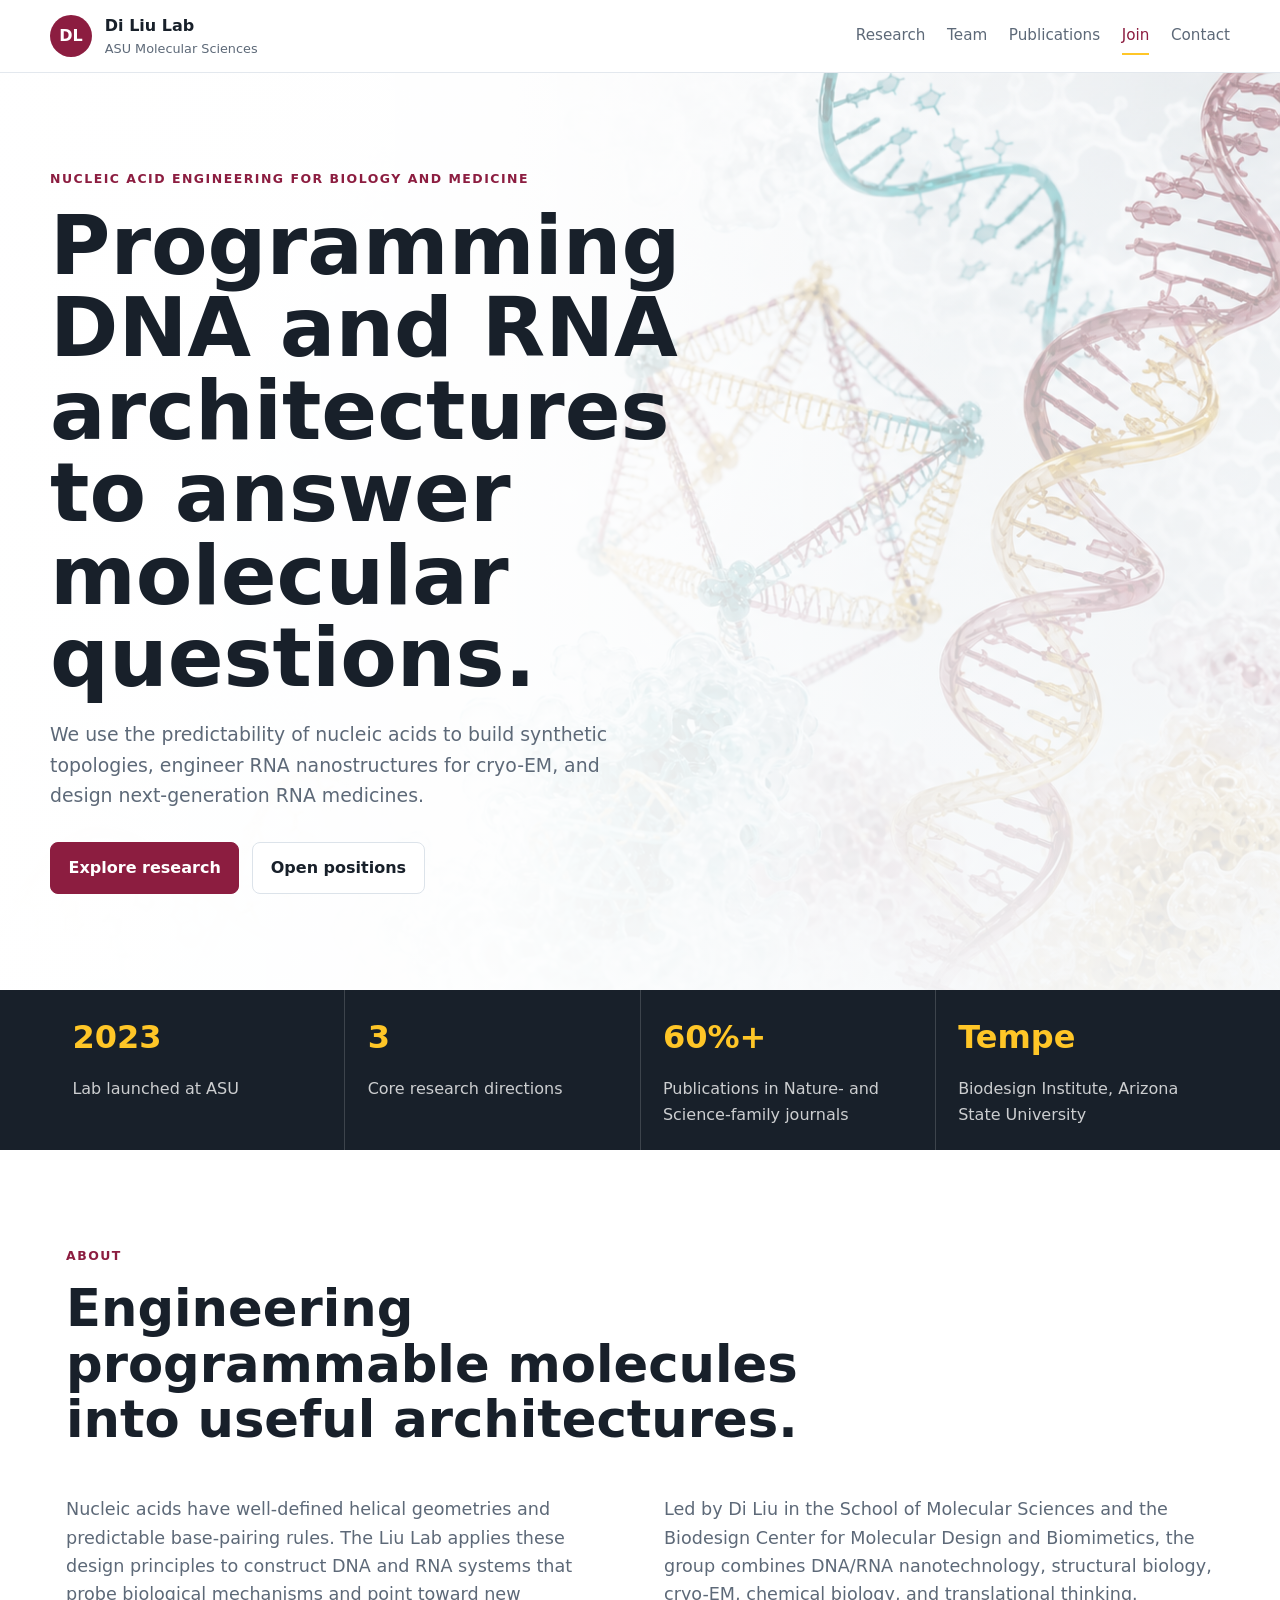
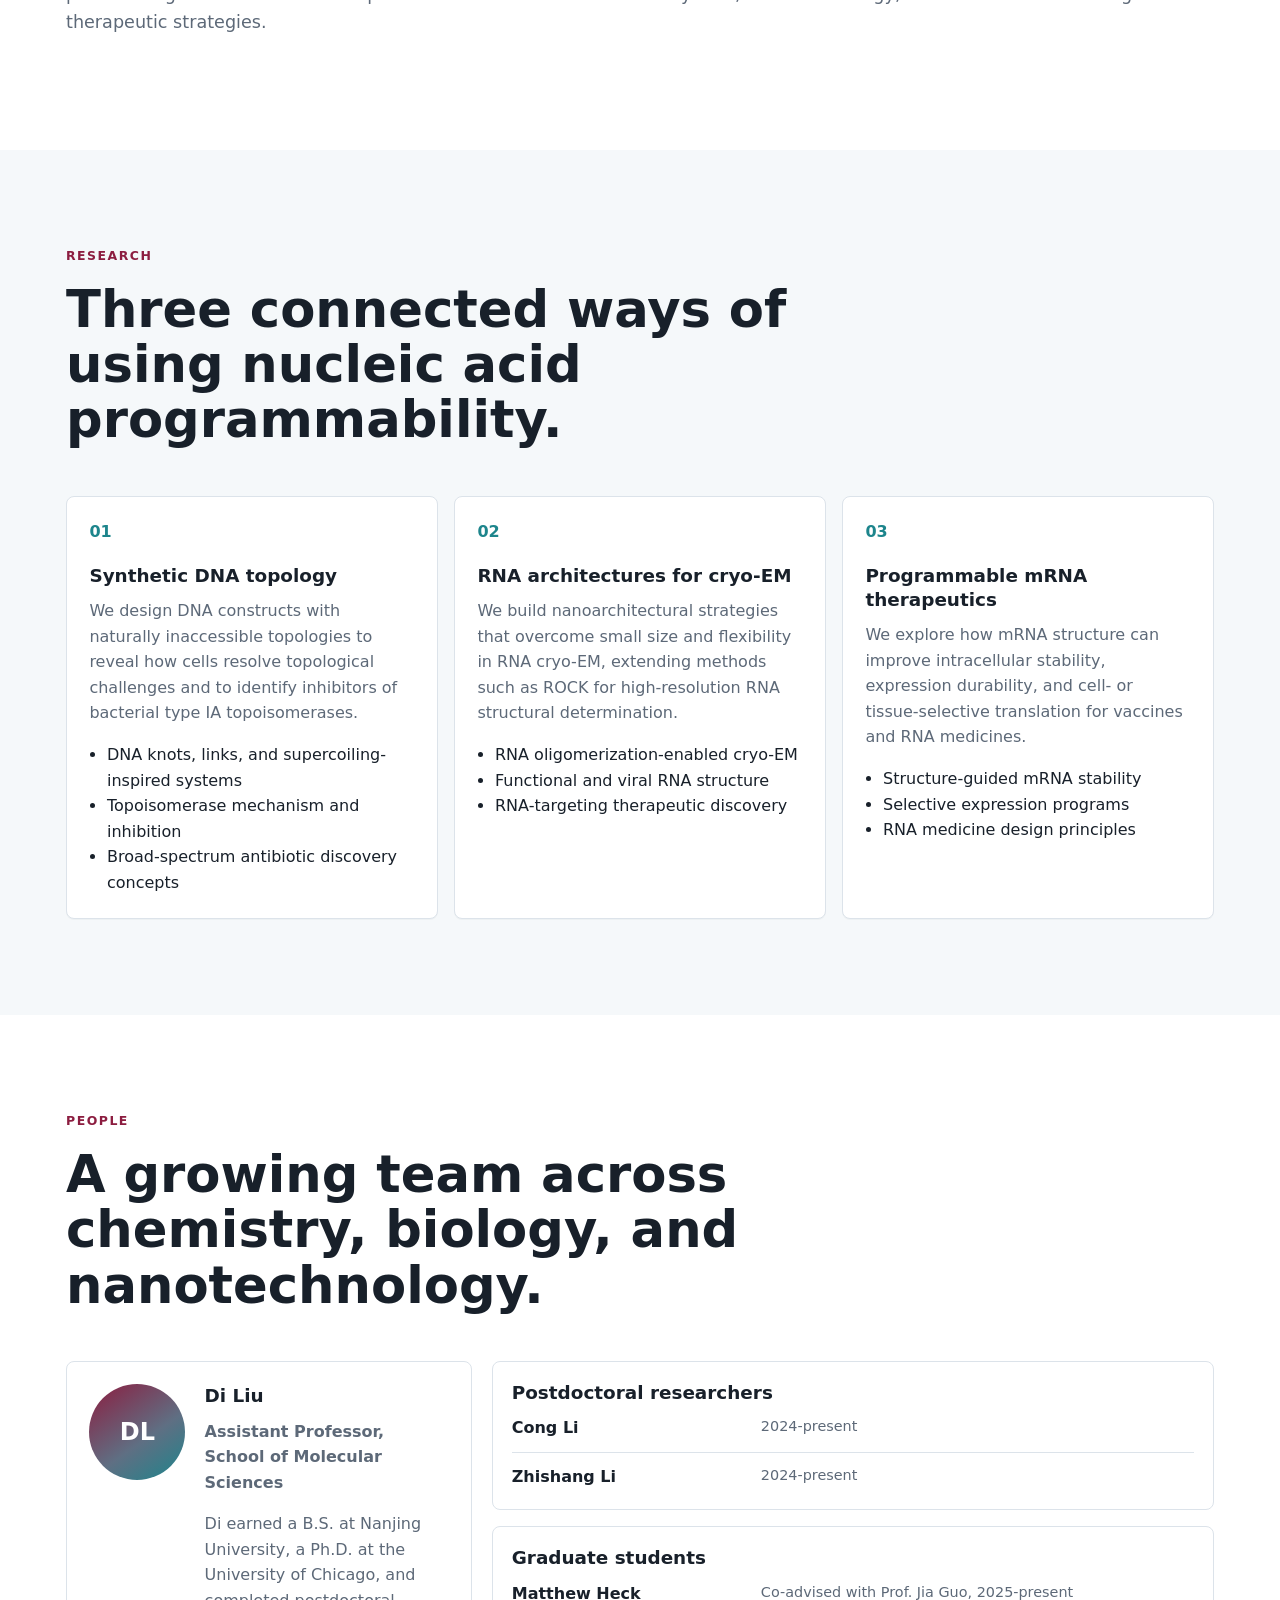
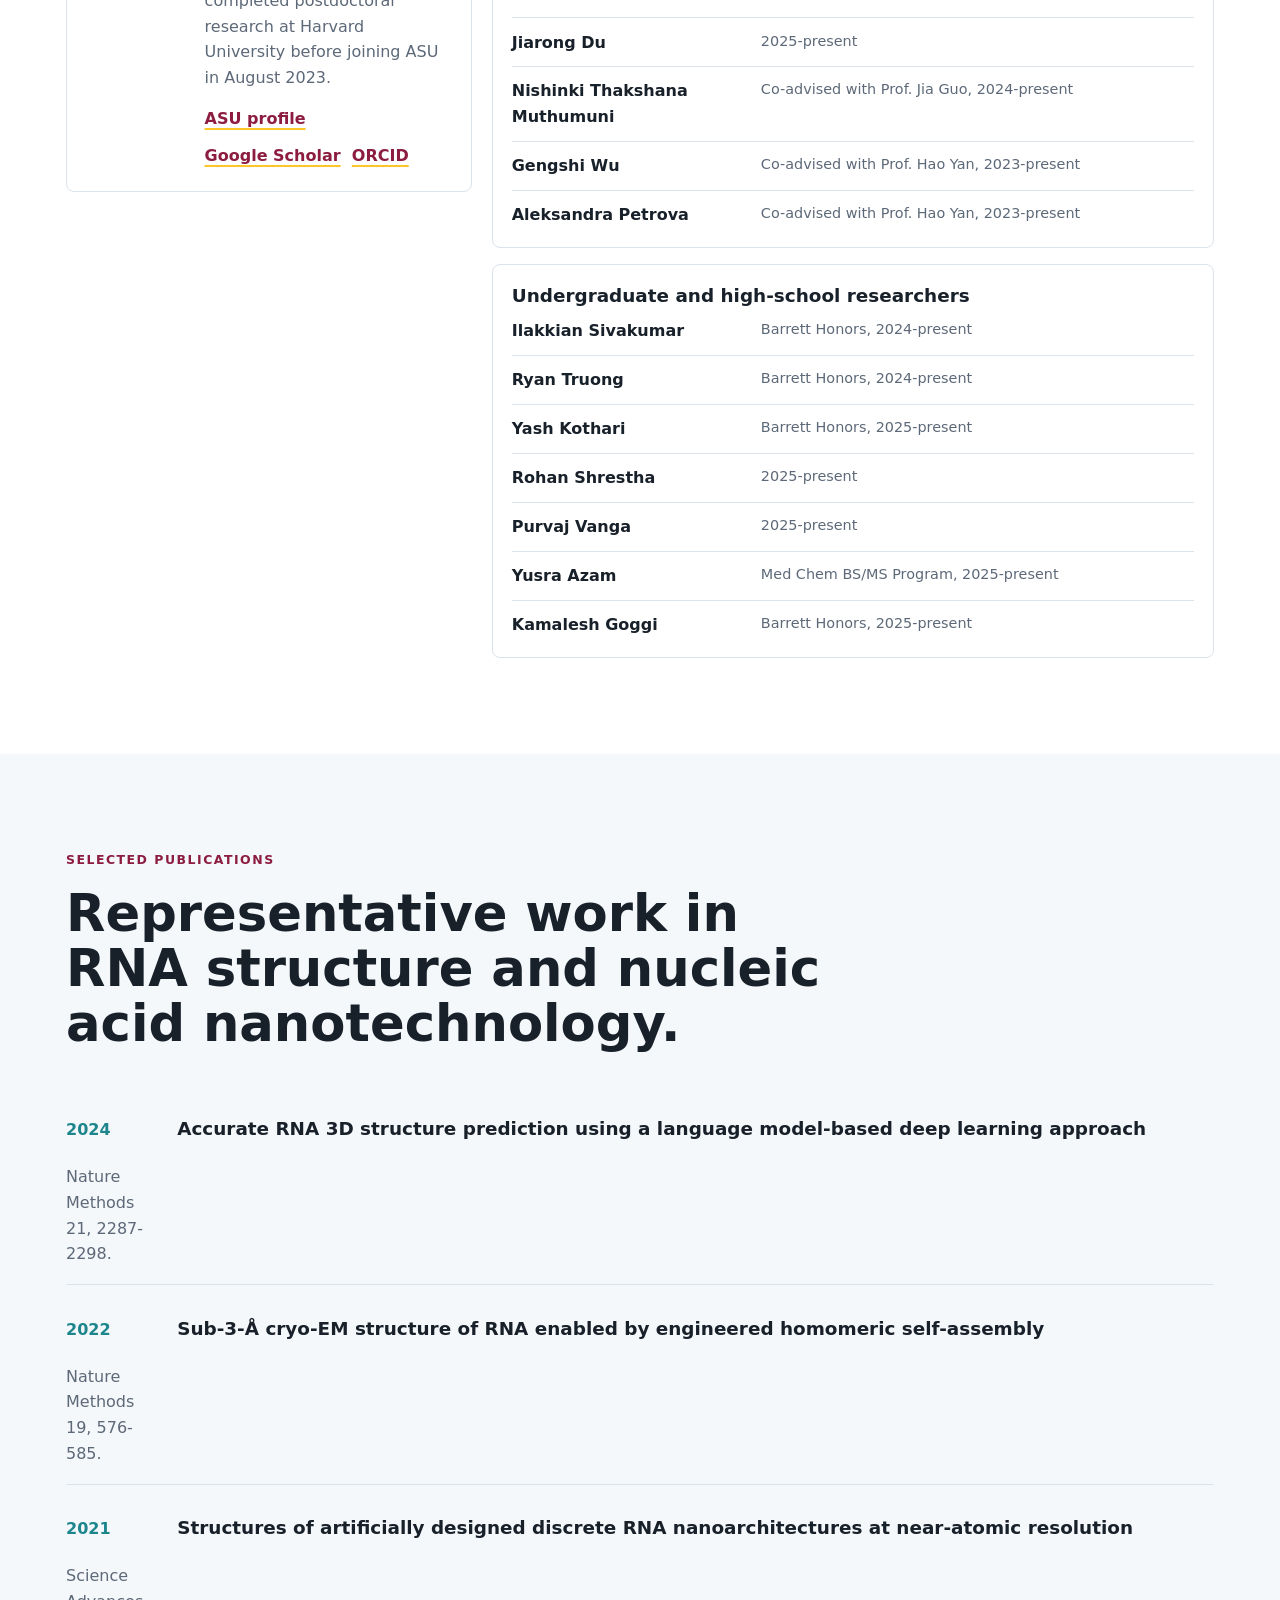
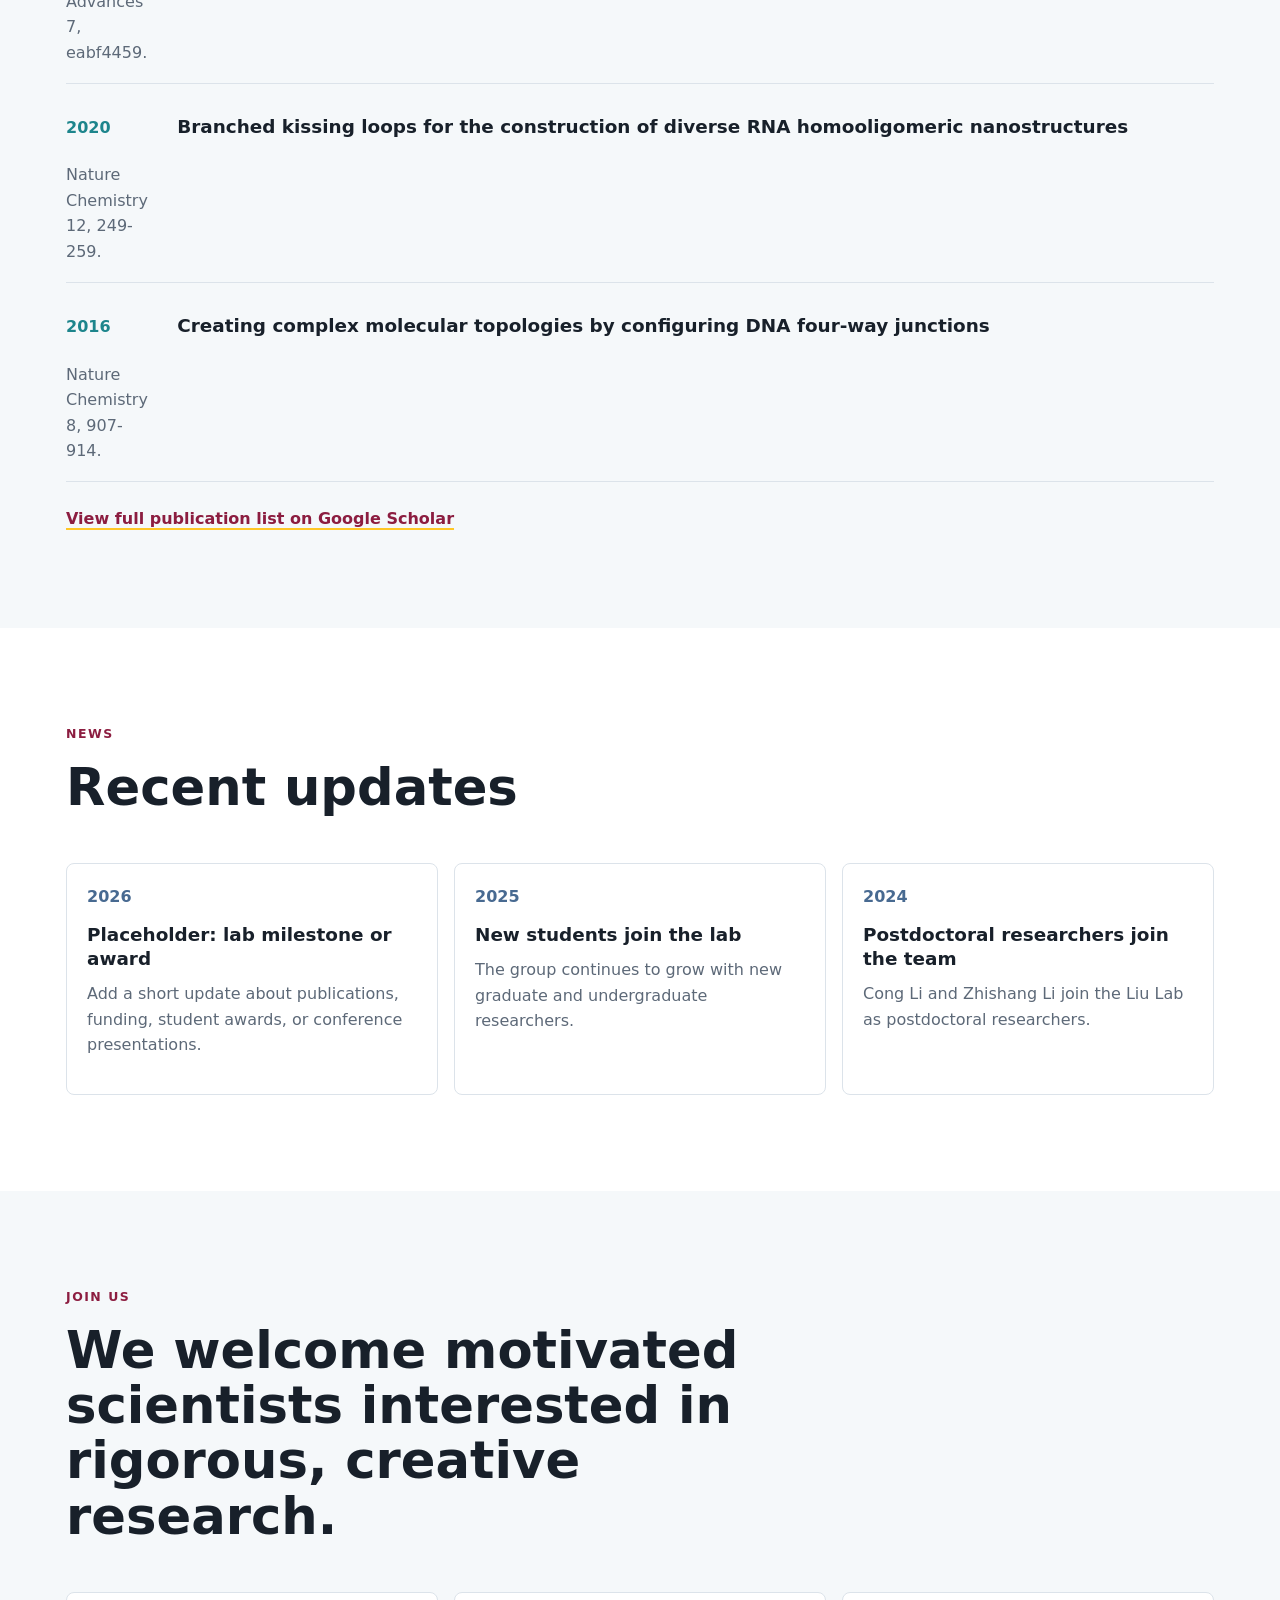
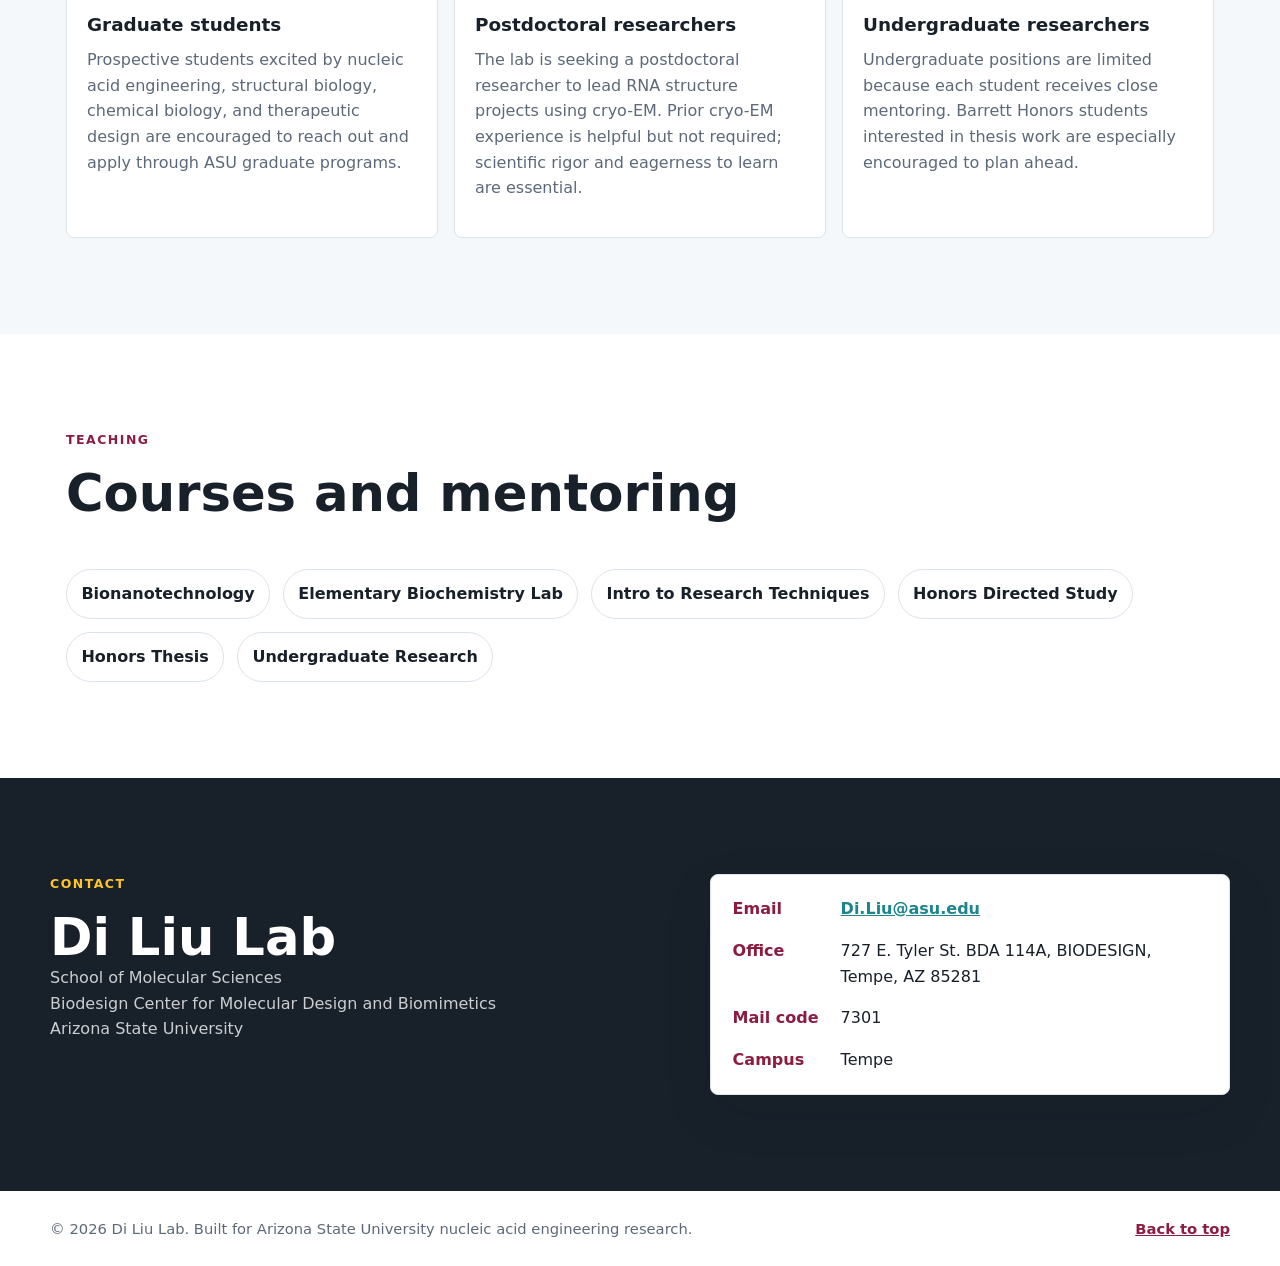
==== index.html @ a72e2e05 "Build initial lab website" ====
<!doctype html>
<html lang="en">
  <head>
    <meta charset="utf-8">
    <meta name="viewport" content="width=device-width, initial-scale=1">
    <title>Di Liu Lab | Nucleic Acid Engineering at ASU</title>
    <meta
      name="description"
      content="The Di Liu Lab at Arizona State University engineers DNA and RNA nanoarchitectures to study topology, solve RNA structures, and improve RNA therapeutics."
    >
    <meta name="theme-color" content="#8c1d40">
    <link rel="preload" href="assets/nucleic-acid-hero.png" as="image">
    <link rel="stylesheet" href="styles.css">
  </head>
  <body>
    <a class="skip-link" href="#main">Skip to content</a>

    <header class="site-header" data-header>
      <nav class="nav-shell" aria-label="Primary navigation">
        <a class="brand" href="#top" aria-label="Di Liu Lab home">
          <span class="brand-mark" aria-hidden="true">DL</span>
          <span>
            <strong>Di Liu Lab</strong>
            <small>ASU Molecular Sciences</small>
          </span>
        </a>
        <button class="nav-toggle" type="button" aria-expanded="false" aria-controls="site-nav">
          <span class="sr-only">Toggle navigation</span>
          <span></span>
          <span></span>
          <span></span>
        </button>
        <div class="nav-links" id="site-nav">
          <a href="#research">Research</a>
          <a href="#team">Team</a>
          <a href="#publications">Publications</a>
          <a href="#join">Join</a>
          <a href="#contact">Contact</a>
        </div>
      </nav>
    </header>

    <main id="main">
      <section class="hero section-pad" id="top">
        <div class="hero-media" aria-hidden="true">
          <img src="assets/nucleic-acid-hero.png" alt="">
        </div>
        <div class="hero-content">
          <p class="eyebrow">Nucleic acid engineering for biology and medicine</p>
          <h1>Programming DNA and RNA architectures to answer molecular questions.</h1>
          <p class="hero-copy">
            We use the predictability of nucleic acids to build synthetic topologies,
            engineer RNA nanostructures for cryo-EM, and design next-generation RNA medicines.
          </p>
          <div class="hero-actions" aria-label="Primary actions">
            <a class="button primary" href="#research">Explore research</a>
            <a class="button secondary" href="#join">Open positions</a>
          </div>
        </div>
      </section>

      <section class="intro-band" aria-label="Lab snapshot">
        <div class="intro-grid">
          <div>
            <span class="metric">2023</span>
            <p>Lab launched at ASU</p>
          </div>
          <div>
            <span class="metric">3</span>
            <p>Core research directions</p>
          </div>
          <div>
            <span class="metric">60%+</span>
            <p>Publications in Nature- and Science-family journals</p>
          </div>
          <div>
            <span class="metric">Tempe</span>
            <p>Biodesign Institute, Arizona State University</p>
          </div>
        </div>
      </section>

      <section class="section section-pad" id="about">
        <div class="section-heading">
          <p class="eyebrow">About</p>
          <h2>Engineering programmable molecules into useful architectures.</h2>
        </div>
        <div class="split">
          <p>
            Nucleic acids have well-defined helical geometries and predictable
            base-pairing rules. The Liu Lab applies these design principles to
            construct DNA and RNA systems that probe biological mechanisms and
            point toward new therapeutic strategies.
          </p>
          <p>
            Led by Di Liu in the School of Molecular Sciences and the Biodesign
            Center for Molecular Design and Biomimetics, the group combines DNA/RNA
            nanotechnology, structural biology, cryo-EM, chemical biology, and
            translational thinking.
          </p>
        </div>
      </section>

      <section class="section section-pad tinted" id="research">
        <div class="section-heading">
          <p class="eyebrow">Research</p>
          <h2>Three connected ways of using nucleic acid programmability.</h2>
        </div>
        <div class="research-grid">
          <article class="research-card">
            <span class="card-index">01</span>
            <h3>Synthetic DNA topology</h3>
            <p>
              We design DNA constructs with naturally inaccessible topologies to
              reveal how cells resolve topological challenges and to identify
              inhibitors of bacterial type IA topoisomerases.
            </p>
            <ul>
              <li>DNA knots, links, and supercoiling-inspired systems</li>
              <li>Topoisomerase mechanism and inhibition</li>
              <li>Broad-spectrum antibiotic discovery concepts</li>
            </ul>
          </article>
          <article class="research-card">
            <span class="card-index">02</span>
            <h3>RNA architectures for cryo-EM</h3>
            <p>
              We build nanoarchitectural strategies that overcome small size and
              flexibility in RNA cryo-EM, extending methods such as ROCK for
              high-resolution RNA structural determination.
            </p>
            <ul>
              <li>RNA oligomerization-enabled cryo-EM</li>
              <li>Functional and viral RNA structure</li>
              <li>RNA-targeting therapeutic discovery</li>
            </ul>
          </article>
          <article class="research-card">
            <span class="card-index">03</span>
            <h3>Programmable mRNA therapeutics</h3>
            <p>
              We explore how mRNA structure can improve intracellular stability,
              expression durability, and cell- or tissue-selective translation for
              vaccines and RNA medicines.
            </p>
            <ul>
              <li>Structure-guided mRNA stability</li>
              <li>Selective expression programs</li>
              <li>RNA medicine design principles</li>
            </ul>
          </article>
        </div>
      </section>

      <section class="section section-pad" id="team">
        <div class="section-heading">
          <p class="eyebrow">People</p>
          <h2>A growing team across chemistry, biology, and nanotechnology.</h2>
        </div>
        <div class="team-layout">
          <article class="pi-panel">
            <div class="avatar-placeholder" aria-hidden="true">DL</div>
            <div>
              <h3>Di Liu</h3>
              <p class="role">Assistant Professor, School of Molecular Sciences</p>
              <p>
                Di earned a B.S. at Nanjing University, a Ph.D. at the University
                of Chicago, and completed postdoctoral research at Harvard
                University before joining ASU in August 2023.
              </p>
              <div class="profile-links">
                <a href="https://search.asu.edu/profile/4845837">ASU profile</a>
                <a href="https://scholar.google.com/citations?hl=en&user=jh1ypxQAAAAJ&view_op=list_works">Google Scholar</a>
                <a href="https://orcid.org/0000-0002-0708-7466">ORCID</a>
              </div>
            </div>
          </article>
          <div class="people-groups">
            <article>
              <h3>Postdoctoral researchers</h3>
              <ul class="people-list">
                <li><span>Cong Li</span><small>2024-present</small></li>
                <li><span>Zhishang Li</span><small>2024-present</small></li>
              </ul>
            </article>
            <article>
              <h3>Graduate students</h3>
              <ul class="people-list">
                <li><span>Matthew Heck</span><small>Co-advised with Prof. Jia Guo, 2025-present</small></li>
                <li><span>Jiarong Du</span><small>2025-present</small></li>
                <li><span>Nishinki Thakshana Muthumuni</span><small>Co-advised with Prof. Jia Guo, 2024-present</small></li>
                <li><span>Gengshi Wu</span><small>Co-advised with Prof. Hao Yan, 2023-present</small></li>
                <li><span>Aleksandra Petrova</span><small>Co-advised with Prof. Hao Yan, 2023-present</small></li>
              </ul>
            </article>
            <article>
              <h3>Undergraduate and high-school researchers</h3>
              <ul class="people-list">
                <li><span>Ilakkian Sivakumar</span><small>Barrett Honors, 2024-present</small></li>
                <li><span>Ryan Truong</span><small>Barrett Honors, 2024-present</small></li>
                <li><span>Yash Kothari</span><small>Barrett Honors, 2025-present</small></li>
                <li><span>Rohan Shrestha</span><small>2025-present</small></li>
                <li><span>Purvaj Vanga</span><small>2025-present</small></li>
                <li><span>Yusra Azam</span><small>Med Chem BS/MS Program, 2025-present</small></li>
                <li><span>Kamalesh Goggi</span><small>Barrett Honors, 2025-present</small></li>
              </ul>
            </article>
          </div>
        </div>
      </section>

      <section class="section section-pad tinted" id="publications">
        <div class="section-heading">
          <p class="eyebrow">Selected publications</p>
          <h2>Representative work in RNA structure and nucleic acid nanotechnology.</h2>
        </div>
        <div class="publication-list">
          <article>
            <span>2024</span>
            <h3>Accurate RNA 3D structure prediction using a language model-based deep learning approach</h3>
            <p>Nature Methods 21, 2287-2298.</p>
          </article>
          <article>
            <span>2022</span>
            <h3>Sub-3-&Aring; cryo-EM structure of RNA enabled by engineered homomeric self-assembly</h3>
            <p>Nature Methods 19, 576-585.</p>
          </article>
          <article>
            <span>2021</span>
            <h3>Structures of artificially designed discrete RNA nanoarchitectures at near-atomic resolution</h3>
            <p>Science Advances 7, eabf4459.</p>
          </article>
          <article>
            <span>2020</span>
            <h3>Branched kissing loops for the construction of diverse RNA homooligomeric nanostructures</h3>
            <p>Nature Chemistry 12, 249-259.</p>
          </article>
          <article>
            <span>2016</span>
            <h3>Creating complex molecular topologies by configuring DNA four-way junctions</h3>
            <p>Nature Chemistry 8, 907-914.</p>
          </article>
        </div>
        <a class="text-link" href="https://scholar.google.com/citations?hl=en&user=jh1ypxQAAAAJ&view_op=list_works">
          View full publication list on Google Scholar
        </a>
      </section>

      <section class="section section-pad" id="news">
        <div class="section-heading">
          <p class="eyebrow">News</p>
          <h2>Recent updates</h2>
        </div>
        <div class="news-grid">
          <article>
            <time datetime="2026">2026</time>
            <h3>Placeholder: lab milestone or award</h3>
            <p>Add a short update about publications, funding, student awards, or conference presentations.</p>
          </article>
          <article>
            <time datetime="2025">2025</time>
            <h3>New students join the lab</h3>
            <p>The group continues to grow with new graduate and undergraduate researchers.</p>
          </article>
          <article>
            <time datetime="2024">2024</time>
            <h3>Postdoctoral researchers join the team</h3>
            <p>Cong Li and Zhishang Li join the Liu Lab as postdoctoral researchers.</p>
          </article>
        </div>
      </section>

      <section class="section section-pad tinted" id="join">
        <div class="section-heading">
          <p class="eyebrow">Join us</p>
          <h2>We welcome motivated scientists interested in rigorous, creative research.</h2>
        </div>
        <div class="join-grid">
          <article>
            <h3>Graduate students</h3>
            <p>
              Prospective students excited by nucleic acid engineering, structural
              biology, chemical biology, and therapeutic design are encouraged to
              reach out and apply through ASU graduate programs.
            </p>
          </article>
          <article>
            <h3>Postdoctoral researchers</h3>
            <p>
              The lab is seeking a postdoctoral researcher to lead RNA structure
              projects using cryo-EM. Prior cryo-EM experience is helpful but not
              required; scientific rigor and eagerness to learn are essential.
            </p>
          </article>
          <article>
            <h3>Undergraduate researchers</h3>
            <p>
              Undergraduate positions are limited because each student receives
              close mentoring. Barrett Honors students interested in thesis work
              are especially encouraged to plan ahead.
            </p>
          </article>
        </div>
      </section>

      <section class="section section-pad" id="teaching">
        <div class="section-heading">
          <p class="eyebrow">Teaching</p>
          <h2>Courses and mentoring</h2>
        </div>
        <div class="course-list">
          <span>Bionanotechnology</span>
          <span>Elementary Biochemistry Lab</span>
          <span>Intro to Research Techniques</span>
          <span>Honors Directed Study</span>
          <span>Honors Thesis</span>
          <span>Undergraduate Research</span>
        </div>
      </section>

      <section class="contact-band section-pad" id="contact">
        <div class="contact-copy">
          <p class="eyebrow">Contact</p>
          <h2>Di Liu Lab</h2>
          <p>
            School of Molecular Sciences<br>
            Biodesign Center for Molecular Design and Biomimetics<br>
            Arizona State University
          </p>
        </div>
        <div class="contact-card">
          <p><strong>Email</strong><a href="mailto:Di.Liu@asu.edu">Di.Liu@asu.edu</a></p>
          <p><strong>Office</strong>727 E. Tyler St. BDA 114A, BIODESIGN, Tempe, AZ 85281</p>
          <p><strong>Mail code</strong>7301</p>
          <p><strong>Campus</strong>Tempe</p>
        </div>
      </section>
    </main>

    <footer class="site-footer">
      <p>&copy; <span data-year></span> Di Liu Lab. Built for Arizona State University nucleic acid engineering research.</p>
      <a href="#top">Back to top</a>
    </footer>

    <script src="script.js"></script>
  </body>
</html>
---- styles.css ----
:root {
  --asu-maroon: #8c1d40;
  --asu-gold: #ffc627;
  --ink: #18202a;
  --muted: #5d6978;
  --line: #dce3ea;
  --paper: #ffffff;
  --soft: #f5f8fa;
  --soft-alt: #eef6f5;
  --teal: #1d858c;
  --blue: #486a91;
  --shadow: 0 18px 50px rgba(24, 32, 42, 0.1);
  --radius: 8px;
  --max: 1180px;
  font-family: Inter, ui-sans-serif, system-ui, -apple-system, BlinkMacSystemFont, "Segoe UI", sans-serif;
}

* {
  box-sizing: border-box;
}

html {
  scroll-behavior: smooth;
}

body {
  margin: 0;
  color: var(--ink);
  background: var(--paper);
  line-height: 1.6;
}

img {
  display: block;
  max-width: 100%;
}

a {
  color: inherit;
}

.skip-link {
  position: absolute;
  left: 1rem;
  top: 1rem;
  z-index: 10;
  transform: translateY(-180%);
  padding: 0.75rem 1rem;
  background: var(--ink);
  color: #fff;
  border-radius: var(--radius);
}

.skip-link:focus {
  transform: translateY(0);
}

.sr-only {
  position: absolute;
  width: 1px;
  height: 1px;
  padding: 0;
  margin: -1px;
  overflow: hidden;
  clip: rect(0, 0, 0, 0);
  white-space: nowrap;
  border: 0;
}

.site-header {
  position: sticky;
  top: 0;
  z-index: 20;
  background: rgba(255, 255, 255, 0.92);
  border-bottom: 1px solid rgba(220, 227, 234, 0.8);
  backdrop-filter: blur(18px);
}

.nav-shell {
  width: min(var(--max), calc(100% - 2rem));
  min-height: 72px;
  margin: 0 auto;
  display: flex;
  align-items: center;
  justify-content: space-between;
  gap: 1.5rem;
}

.brand {
  display: inline-flex;
  align-items: center;
  gap: 0.8rem;
  text-decoration: none;
}

.brand-mark {
  display: grid;
  place-items: center;
  width: 42px;
  height: 42px;
  color: #fff;
  background: var(--asu-maroon);
  border-radius: 50%;
  font-weight: 800;
  letter-spacing: 0;
}

.brand strong,
.brand small {
  display: block;
}

.brand strong {
  font-size: 1rem;
}

.brand small {
  color: var(--muted);
  font-size: 0.8rem;
}

.nav-links {
  display: flex;
  align-items: center;
  gap: 1.35rem;
  color: var(--muted);
  font-size: 0.95rem;
}

.nav-links a {
  text-decoration: none;
  border-bottom: 2px solid transparent;
  padding: 0.35rem 0;
}

.nav-links a:hover,
.nav-links a.is-active {
  color: var(--asu-maroon);
  border-color: var(--asu-gold);
}

.nav-toggle {
  display: none;
  width: 42px;
  height: 42px;
  border: 1px solid var(--line);
  border-radius: var(--radius);
  background: #fff;
}

.nav-toggle span:not(.sr-only) {
  display: block;
  width: 18px;
  height: 2px;
  margin: 4px auto;
  background: var(--ink);
}

.section-pad {
  padding: 6rem max(1rem, calc((100vw - var(--max)) / 2));
}

.hero {
  position: relative;
  min-height: calc(100vh - 72px);
  display: flex;
  align-items: center;
  overflow: hidden;
  background: linear-gradient(90deg, #fff 0%, #fff 42%, rgba(255, 255, 255, 0.82) 60%, rgba(255, 255, 255, 0.5) 100%);
}

.hero-media {
  position: absolute;
  inset: 0;
  z-index: 0;
}

.hero-media::after {
  content: "";
  position: absolute;
  inset: 0;
  background:
    linear-gradient(90deg, rgba(255, 255, 255, 0.98) 0%, rgba(255, 255, 255, 0.9) 38%, rgba(255, 255, 255, 0.35) 72%),
    linear-gradient(180deg, rgba(255, 255, 255, 0.3), rgba(245, 248, 250, 0.92));
}

.hero-media img {
  width: 100%;
  height: 100%;
  object-fit: cover;
  object-position: center right;
}

.hero-content {
  position: relative;
  z-index: 1;
  width: min(700px, 100%);
}

.eyebrow {
  margin: 0 0 1rem;
  color: var(--asu-maroon);
  font-size: 0.78rem;
  font-weight: 800;
  letter-spacing: 0.12em;
  text-transform: uppercase;
}

h1,
h2,
h3,
p {
  margin-top: 0;
}

h1 {
  max-width: 680px;
  margin-bottom: 1.25rem;
  font-size: clamp(2.8rem, 7vw, 5.15rem);
  line-height: 1;
  letter-spacing: 0;
}

h2 {
  max-width: 760px;
  margin-bottom: 0;
  font-size: clamp(2rem, 5vw, 3.2rem);
  line-height: 1.08;
  letter-spacing: 0;
}

h3 {
  margin-bottom: 0.65rem;
  font-size: 1.15rem;
  line-height: 1.3;
}

.hero-copy {
  max-width: 600px;
  color: var(--muted);
  font-size: 1.18rem;
}

.hero-actions {
  display: flex;
  flex-wrap: wrap;
  gap: 0.8rem;
  margin-top: 2rem;
}

.button {
  display: inline-flex;
  align-items: center;
  justify-content: center;
  min-height: 48px;
  padding: 0.75rem 1.1rem;
  border: 1px solid var(--line);
  border-radius: var(--radius);
  text-decoration: none;
  font-weight: 800;
}

.button.primary {
  color: #fff;
  background: var(--asu-maroon);
  border-color: var(--asu-maroon);
}

.button.secondary {
  color: var(--ink);
  background: #fff;
}

.intro-band {
  background: var(--ink);
  color: #fff;
}

.intro-grid {
  width: min(var(--max), calc(100% - 2rem));
  margin: 0 auto;
  display: grid;
  grid-template-columns: repeat(4, 1fr);
  gap: 1px;
  background: rgba(255, 255, 255, 0.16);
}

.intro-grid div {
  min-height: 150px;
  padding: 1.4rem;
  background: var(--ink);
}

.metric {
  display: block;
  margin-bottom: 0.8rem;
  color: var(--asu-gold);
  font-size: 2rem;
  font-weight: 900;
}

.intro-grid p {
  margin: 0;
  color: rgba(255, 255, 255, 0.78);
}

.section {
  background: #fff;
}

.tinted {
  background: var(--soft);
}

.section-heading {
  width: min(var(--max), calc(100% - 2rem));
  margin: 0 auto 3rem;
}

.split {
  width: min(var(--max), calc(100% - 2rem));
  margin: 0 auto;
  display: grid;
  grid-template-columns: 1fr 1fr;
  gap: 3rem;
  color: var(--muted);
  font-size: 1.1rem;
}

.research-grid,
.join-grid,
.news-grid {
  width: min(var(--max), calc(100% - 2rem));
  margin: 0 auto;
  display: grid;
  grid-template-columns: repeat(3, 1fr);
  gap: 1rem;
}

.research-card,
.join-grid article,
.news-grid article,
.people-groups article,
.pi-panel,
.contact-card {
  border: 1px solid var(--line);
  border-radius: var(--radius);
  background: #fff;
}

.research-card {
  padding: 1.4rem;
  box-shadow: 0 1px 0 rgba(24, 32, 42, 0.03);
}

.card-index {
  display: inline-block;
  margin-bottom: 1.2rem;
  color: var(--teal);
  font-weight: 900;
}

.research-card p,
.join-grid p,
.news-grid p,
.pi-panel p {
  color: var(--muted);
}

.research-card ul {
  padding-left: 1.1rem;
  margin-bottom: 0;
  color: var(--ink);
}

.team-layout {
  width: min(var(--max), calc(100% - 2rem));
  margin: 0 auto;
  display: grid;
  grid-template-columns: minmax(280px, 0.9fr) 1.6fr;
  gap: 1.2rem;
  align-items: start;
}

.pi-panel {
  display: grid;
  grid-template-columns: 96px 1fr;
  gap: 1.2rem;
  padding: 1.4rem;
}

.avatar-placeholder {
  display: grid;
  place-items: center;
  width: 96px;
  height: 96px;
  color: #fff;
  background:
    linear-gradient(145deg, var(--asu-maroon), #5f6f83 58%, var(--teal));
  border-radius: 50%;
  font-weight: 900;
  font-size: 1.5rem;
}

.role {
  font-weight: 700;
}

.profile-links {
  display: flex;
  flex-wrap: wrap;
  gap: 0.7rem;
}

.profile-links a,
.text-link {
  color: var(--asu-maroon);
  font-weight: 800;
  text-decoration-color: var(--asu-gold);
  text-decoration-thickness: 2px;
  text-underline-offset: 4px;
}

.people-groups {
  display: grid;
  gap: 1rem;
}

.people-groups article {
  padding: 1.2rem;
}

.people-list {
  list-style: none;
  padding: 0;
  margin: 0;
  display: grid;
  gap: 0.7rem;
}

.people-list li {
  display: grid;
  grid-template-columns: minmax(140px, 0.7fr) 1.3fr;
  gap: 1rem;
  padding-top: 0.7rem;
  border-top: 1px solid var(--line);
}

.people-list li:first-child {
  padding-top: 0;
  border-top: 0;
}

.people-list span {
  font-weight: 800;
}

.people-list small {
  color: var(--muted);
  font-size: 0.9rem;
}

.publication-list {
  width: min(var(--max), calc(100% - 2rem));
  margin: 0 auto 1.5rem;
  display: grid;
  gap: 0.85rem;
}

.publication-list article {
  display: grid;
  grid-template-columns: 92px 1fr;
  gap: 1.2rem;
  padding: 1.1rem 0;
  border-bottom: 1px solid var(--line);
}

.publication-list span {
  color: var(--teal);
  font-weight: 900;
}

.publication-list h3 {
  margin-bottom: 0.25rem;
}

.publication-list p {
  margin-bottom: 0;
  color: var(--muted);
}

.text-link {
  display: table;
  width: min(var(--max), calc(100% - 2rem));
  margin: 0 auto;
}

.news-grid article,
.join-grid article {
  padding: 1.25rem;
}

.news-grid time {
  display: inline-block;
  margin-bottom: 0.8rem;
  color: var(--blue);
  font-weight: 900;
}

.course-list {
  width: min(var(--max), calc(100% - 2rem));
  margin: 0 auto;
  display: flex;
  flex-wrap: wrap;
  gap: 0.8rem;
}

.course-list span {
  padding: 0.7rem 0.9rem;
  border: 1px solid var(--line);
  border-radius: 999px;
  background: #fff;
  color: var(--ink);
  font-weight: 700;
}

.contact-band {
  display: grid;
  grid-template-columns: minmax(280px, 1fr) minmax(280px, 520px);
  gap: 2rem;
  background: var(--ink);
  color: #fff;
}

.contact-band .eyebrow {
  color: var(--asu-gold);
}

.contact-copy p {
  color: rgba(255, 255, 255, 0.78);
}

.contact-card {
  padding: 1.35rem;
  color: var(--ink);
  box-shadow: var(--shadow);
}

.contact-card p {
  display: grid;
  grid-template-columns: 92px 1fr;
  gap: 1rem;
  margin-bottom: 1rem;
}

.contact-card p:last-child {
  margin-bottom: 0;
}

.contact-card strong {
  color: var(--asu-maroon);
}

.contact-card a {
  color: var(--teal);
  font-weight: 800;
}

.site-footer {
  width: min(var(--max), calc(100% - 2rem));
  margin: 0 auto;
  padding: 1.6rem 0;
  display: flex;
  align-items: center;
  justify-content: space-between;
  gap: 1rem;
  color: var(--muted);
  font-size: 0.92rem;
}

.site-footer p {
  margin: 0;
}

.site-footer a {
  color: var(--asu-maroon);
  font-weight: 800;
}

@media (max-width: 920px) {
  .nav-toggle {
    display: block;
  }

  .nav-links {
    position: absolute;
    left: 1rem;
    right: 1rem;
    top: 72px;
    display: none;
    flex-direction: column;
    align-items: stretch;
    gap: 0;
    padding: 0.6rem;
    background: #fff;
    border: 1px solid var(--line);
    border-radius: var(--radius);
    box-shadow: var(--shadow);
  }

  .nav-links.is-open {
    display: flex;
  }

  .nav-links a {
    padding: 0.75rem;
  }

  .hero {
    min-height: 780px;
    align-items: flex-start;
    padding-top: 5rem;
  }

  .hero-media img {
    object-position: 58% center;
  }

  .hero-media::after {
    background:
      linear-gradient(180deg, rgba(255, 255, 255, 0.98) 0%, rgba(255, 255, 255, 0.9) 48%, rgba(255, 255, 255, 0.28) 100%),
      linear-gradient(90deg, rgba(255, 255, 255, 0.78), rgba(255, 255, 255, 0.3));
  }

  .intro-grid,
  .research-grid,
  .join-grid,
  .news-grid,
  .team-layout,
  .split,
  .contact-band {
    grid-template-columns: 1fr;
  }

  .intro-grid {
    gap: 1px;
  }

  .intro-grid div {
    min-height: auto;
  }
}

@media (max-width: 640px) {
  .section-pad {
    padding-top: 4rem;
    padding-bottom: 4rem;
  }

  .hero {
    min-height: 720px;
  }

  h1 {
    font-size: clamp(2.45rem, 12vw, 3.55rem);
  }

  h2 {
    font-size: clamp(1.85rem, 9vw, 2.45rem);
  }

  .pi-panel,
  .people-list li,
  .publication-list article,
  .contact-card p {
    grid-template-columns: 1fr;
  }

  .pi-panel {
    justify-items: start;
  }

  .site-footer {
    flex-direction: column;
    align-items: flex-start;
  }
}
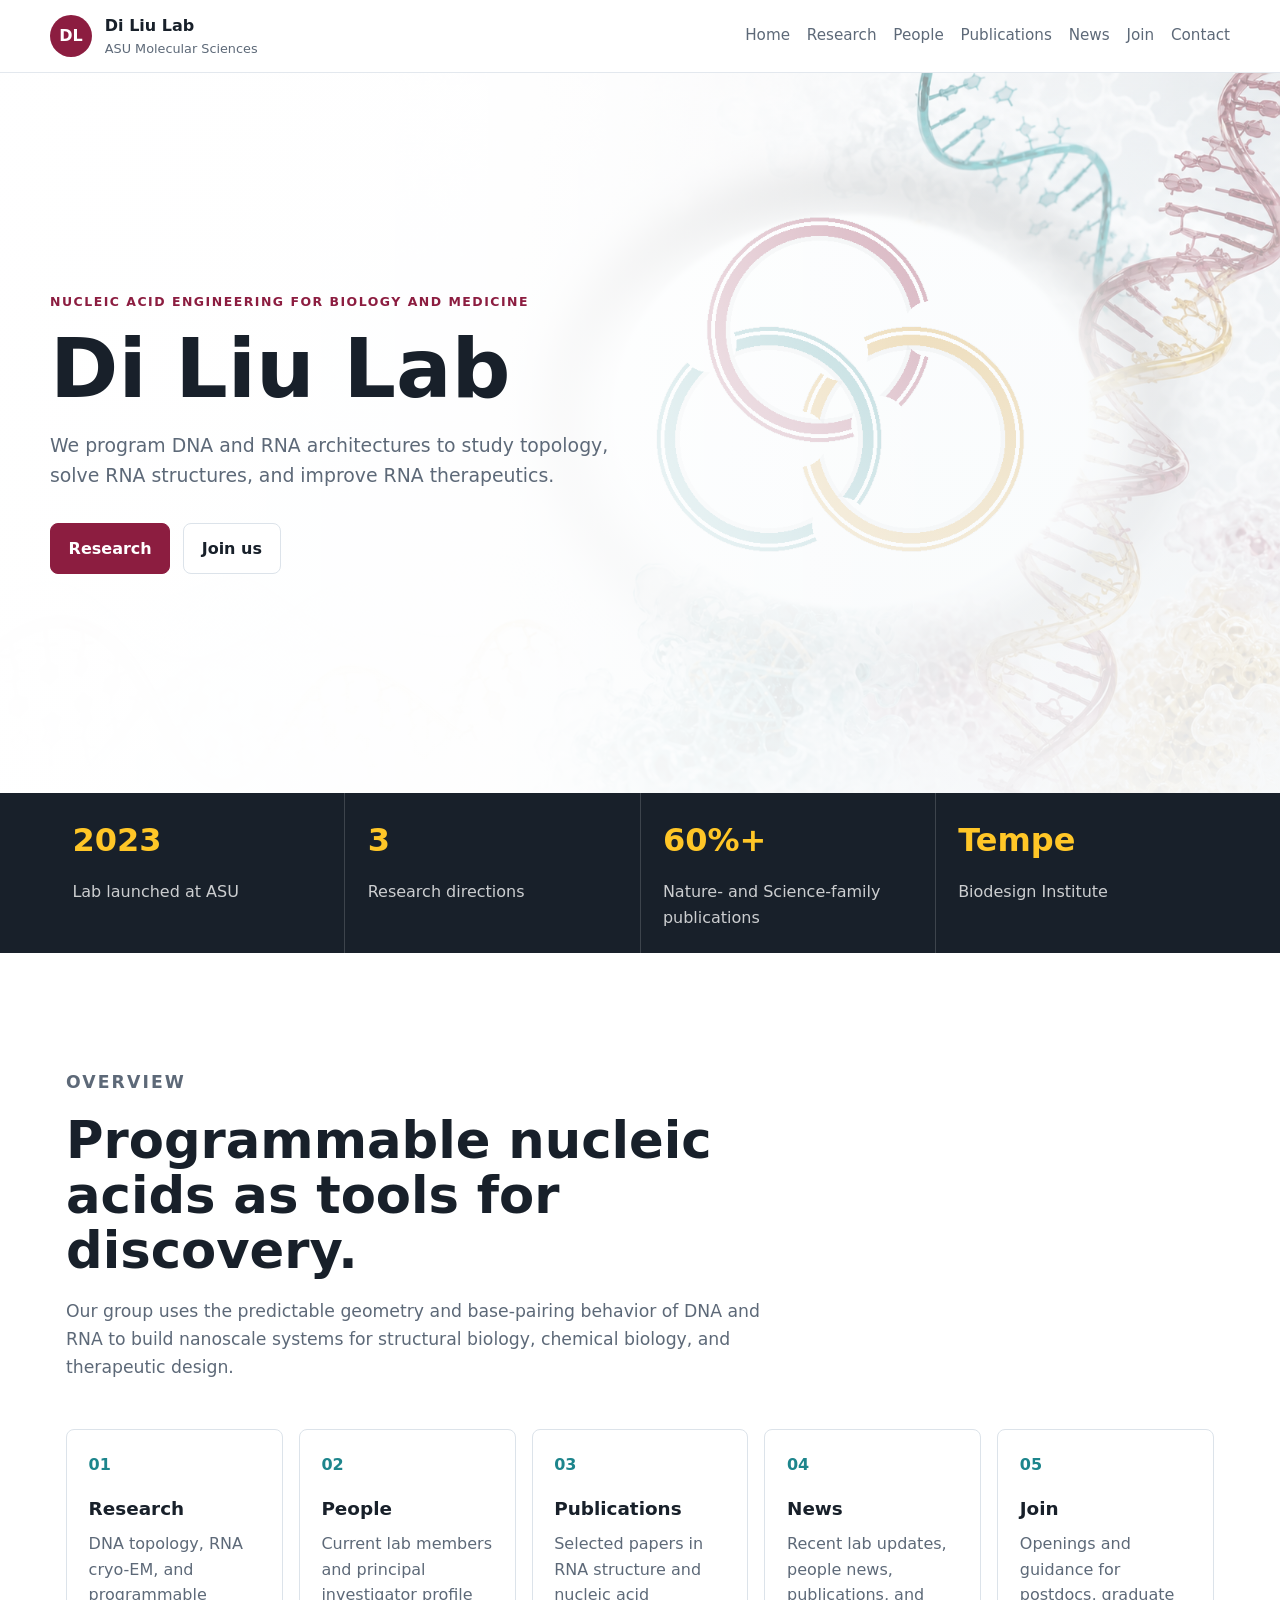
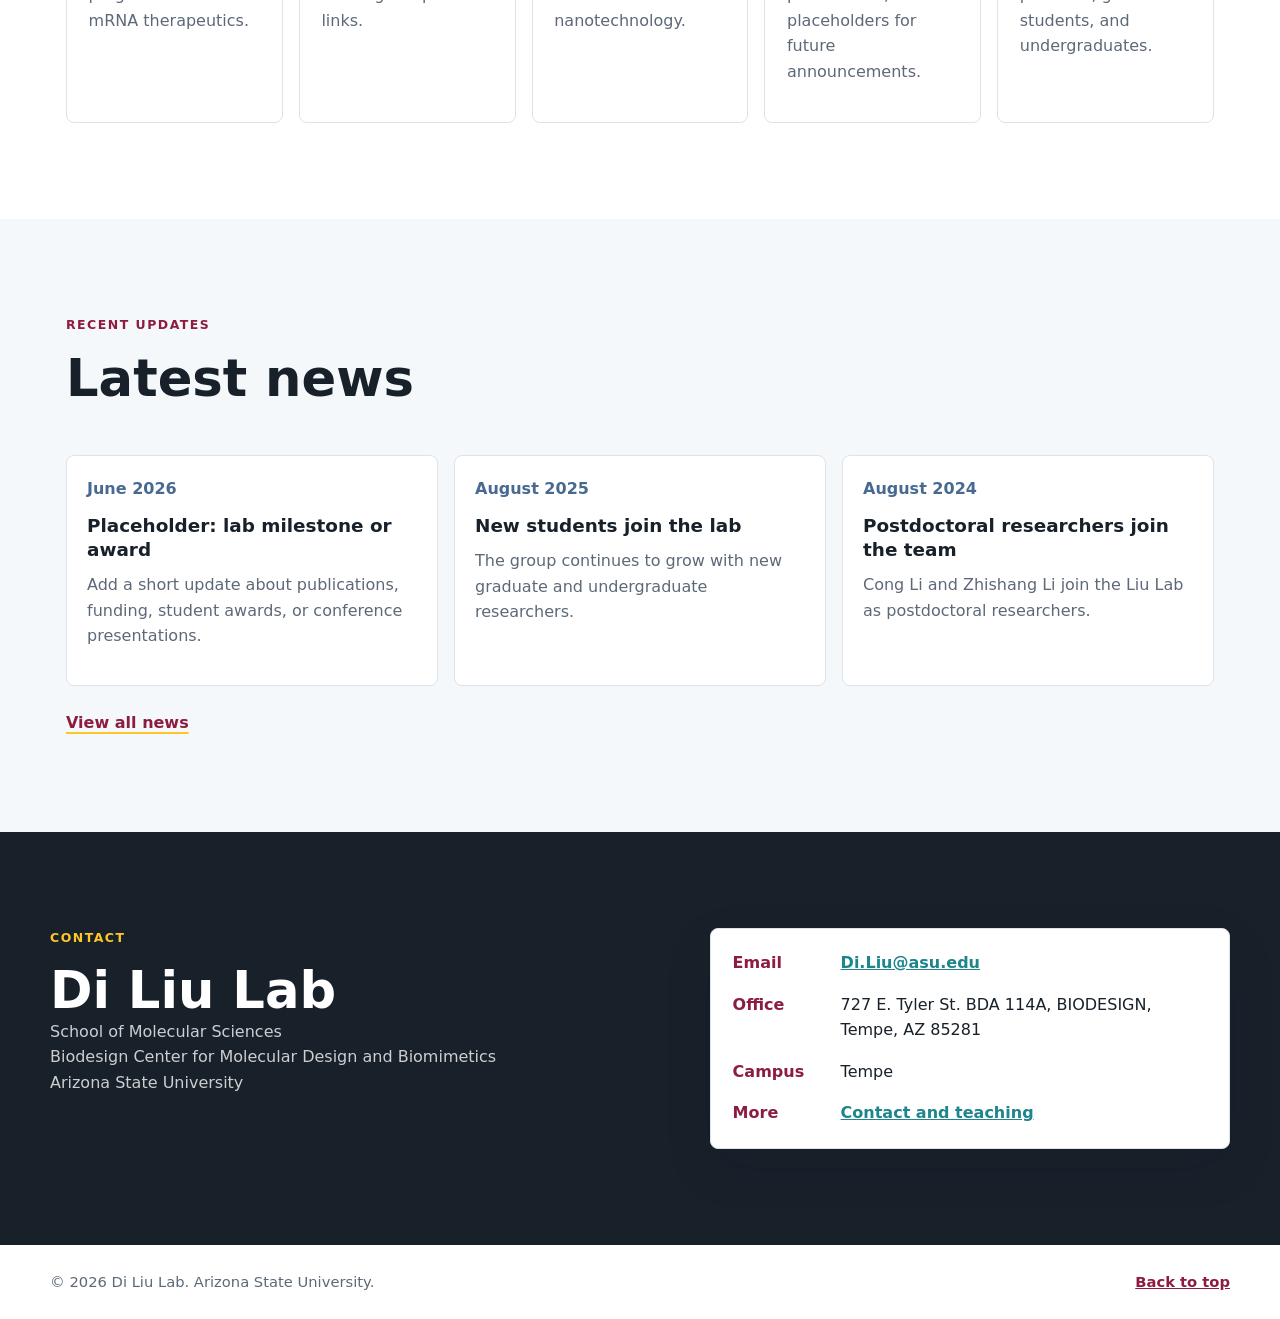
==== commit 616cd022: "Add news page and Borromean rings hero" ====
--- a/index.html
+++ b/index.html
@@ -9,6 +9,7 @@
       content="The Di Liu Lab at Arizona State University engineers DNA and RNA nanoarchitectures to study topology, solve RNA structures, and improve RNA therapeutics."
     >
     <meta name="theme-color" content="#8c1d40">
+    <link rel="icon" href="assets/favicon.svg" type="image/svg+xml">
     <link rel="preload" href="assets/nucleic-acid-hero.png" as="image">
     <link rel="stylesheet" href="styles.css">
   </head>
@@ -17,7 +18,7 @@
 
     <header class="site-header" data-header>
       <nav class="nav-shell" aria-label="Primary navigation">
-        <a class="brand" href="#top" aria-label="Di Liu Lab home">
+        <a class="brand" href="index.html" aria-label="Di Liu Lab home">
           <span class="brand-mark" aria-hidden="true">DL</span>
           <span>
             <strong>Di Liu Lab</strong>
@@ -31,30 +32,32 @@
           <span></span>
         </button>
         <div class="nav-links" id="site-nav">
-          <a href="#research">Research</a>
-          <a href="#team">Team</a>
-          <a href="#publications">Publications</a>
-          <a href="#join">Join</a>
-          <a href="#contact">Contact</a>
+          <a href="index.html">Home</a>
+          <a href="research.html">Research</a>
+          <a href="people.html">People</a>
+          <a href="publications.html">Publications</a>
+          <a href="news.html">News</a>
+          <a href="opportunities.html">Join</a>
+          <a href="contact.html">Contact</a>
         </div>
       </nav>
     </header>
 
     <main id="main">
-      <section class="hero section-pad" id="top">
+      <section class="hero home-hero section-pad" id="top">
         <div class="hero-media" aria-hidden="true">
           <img src="assets/nucleic-acid-hero.png" alt="">
         </div>
         <div class="hero-content">
           <p class="eyebrow">Nucleic acid engineering for biology and medicine</p>
-          <h1>Programming DNA and RNA architectures to answer molecular questions.</h1>
+          <h1>Di Liu Lab</h1>
           <p class="hero-copy">
-            We use the predictability of nucleic acids to build synthetic topologies,
-            engineer RNA nanostructures for cryo-EM, and design next-generation RNA medicines.
+            We program DNA and RNA architectures to study topology, solve RNA
+            structures, and improve RNA therapeutics.
           </p>
           <div class="hero-actions" aria-label="Primary actions">
-            <a class="button primary" href="#research">Explore research</a>
-            <a class="button secondary" href="#join">Open positions</a>
+            <a class="button primary" href="research.html">Research</a>
+            <a class="button secondary" href="opportunities.html">Join us</a>
           </div>
         </div>
       </section>
@@ -67,258 +70,84 @@
           </div>
           <div>
             <span class="metric">3</span>
-            <p>Core research directions</p>
+            <p>Research directions</p>
           </div>
           <div>
             <span class="metric">60%+</span>
-            <p>Publications in Nature- and Science-family journals</p>
+            <p>Nature- and Science-family publications</p>
           </div>
           <div>
             <span class="metric">Tempe</span>
-            <p>Biodesign Institute, Arizona State University</p>
+            <p>Biodesign Institute</p>
           </div>
         </div>
       </section>
 
-      <section class="section section-pad" id="about">
-        <div class="section-heading">
-          <p class="eyebrow">About</p>
-          <h2>Engineering programmable molecules into useful architectures.</h2>
+      <section class="section section-pad">
+        <div class="section-heading compact-heading">
+          <p class="eyebrow">Overview</p>
+          <h2>Programmable nucleic acids as tools for discovery.</h2>
+          <p>
+            Our group uses the predictable geometry and base-pairing behavior of
+            DNA and RNA to build nanoscale systems for structural biology,
+            chemical biology, and therapeutic design.
+          </p>
         </div>
-        <div class="split">
-          <p>
-            Nucleic acids have well-defined helical geometries and predictable
-            base-pairing rules. The Liu Lab applies these design principles to
-            construct DNA and RNA systems that probe biological mechanisms and
-            point toward new therapeutic strategies.
-          </p>
-          <p>
-            Led by Di Liu in the School of Molecular Sciences and the Biodesign
-            Center for Molecular Design and Biomimetics, the group combines DNA/RNA
-            nanotechnology, structural biology, cryo-EM, chemical biology, and
-            translational thinking.
-          </p>
+        <div class="link-grid">
+          <a class="summary-card" href="research.html">
+            <span class="card-index">01</span>
+            <h3>Research</h3>
+            <p>DNA topology, RNA cryo-EM, and programmable mRNA therapeutics.</p>
+          </a>
+          <a class="summary-card" href="people.html">
+            <span class="card-index">02</span>
+            <h3>People</h3>
+            <p>Current lab members and principal investigator profile links.</p>
+          </a>
+          <a class="summary-card" href="publications.html">
+            <span class="card-index">03</span>
+            <h3>Publications</h3>
+            <p>Selected papers in RNA structure and nucleic acid nanotechnology.</p>
+          </a>
+          <a class="summary-card" href="news.html">
+            <span class="card-index">04</span>
+            <h3>News</h3>
+            <p>Recent lab updates, people news, publications, and placeholders for future announcements.</p>
+          </a>
+          <a class="summary-card" href="opportunities.html">
+            <span class="card-index">05</span>
+            <h3>Join</h3>
+            <p>Openings and guidance for postdocs, graduate students, and undergraduates.</p>
+          </a>
         </div>
       </section>
 
-      <section class="section section-pad tinted" id="research">
+      <section class="section section-pad tinted">
         <div class="section-heading">
-          <p class="eyebrow">Research</p>
-          <h2>Three connected ways of using nucleic acid programmability.</h2>
-        </div>
-        <div class="research-grid">
-          <article class="research-card">
-            <span class="card-index">01</span>
-            <h3>Synthetic DNA topology</h3>
-            <p>
-              We design DNA constructs with naturally inaccessible topologies to
-              reveal how cells resolve topological challenges and to identify
-              inhibitors of bacterial type IA topoisomerases.
-            </p>
-            <ul>
-              <li>DNA knots, links, and supercoiling-inspired systems</li>
-              <li>Topoisomerase mechanism and inhibition</li>
-              <li>Broad-spectrum antibiotic discovery concepts</li>
-            </ul>
-          </article>
-          <article class="research-card">
-            <span class="card-index">02</span>
-            <h3>RNA architectures for cryo-EM</h3>
-            <p>
-              We build nanoarchitectural strategies that overcome small size and
-              flexibility in RNA cryo-EM, extending methods such as ROCK for
-              high-resolution RNA structural determination.
-            </p>
-            <ul>
-              <li>RNA oligomerization-enabled cryo-EM</li>
-              <li>Functional and viral RNA structure</li>
-              <li>RNA-targeting therapeutic discovery</li>
-            </ul>
-          </article>
-          <article class="research-card">
-            <span class="card-index">03</span>
-            <h3>Programmable mRNA therapeutics</h3>
-            <p>
-              We explore how mRNA structure can improve intracellular stability,
-              expression durability, and cell- or tissue-selective translation for
-              vaccines and RNA medicines.
-            </p>
-            <ul>
-              <li>Structure-guided mRNA stability</li>
-              <li>Selective expression programs</li>
-              <li>RNA medicine design principles</li>
-            </ul>
-          </article>
-        </div>
-      </section>
-
-      <section class="section section-pad" id="team">
-        <div class="section-heading">
-          <p class="eyebrow">People</p>
-          <h2>A growing team across chemistry, biology, and nanotechnology.</h2>
-        </div>
-        <div class="team-layout">
-          <article class="pi-panel">
-            <div class="avatar-placeholder" aria-hidden="true">DL</div>
-            <div>
-              <h3>Di Liu</h3>
-              <p class="role">Assistant Professor, School of Molecular Sciences</p>
-              <p>
-                Di earned a B.S. at Nanjing University, a Ph.D. at the University
-                of Chicago, and completed postdoctoral research at Harvard
-                University before joining ASU in August 2023.
-              </p>
-              <div class="profile-links">
-                <a href="https://search.asu.edu/profile/4845837">ASU profile</a>
-                <a href="https://scholar.google.com/citations?hl=en&user=jh1ypxQAAAAJ&view_op=list_works">Google Scholar</a>
-                <a href="https://orcid.org/0000-0002-0708-7466">ORCID</a>
-              </div>
-            </div>
-          </article>
-          <div class="people-groups">
-            <article>
-              <h3>Postdoctoral researchers</h3>
-              <ul class="people-list">
-                <li><span>Cong Li</span><small>2024-present</small></li>
-                <li><span>Zhishang Li</span><small>2024-present</small></li>
-              </ul>
-            </article>
-            <article>
-              <h3>Graduate students</h3>
-              <ul class="people-list">
-                <li><span>Matthew Heck</span><small>Co-advised with Prof. Jia Guo, 2025-present</small></li>
-                <li><span>Jiarong Du</span><small>2025-present</small></li>
-                <li><span>Nishinki Thakshana Muthumuni</span><small>Co-advised with Prof. Jia Guo, 2024-present</small></li>
-                <li><span>Gengshi Wu</span><small>Co-advised with Prof. Hao Yan, 2023-present</small></li>
-                <li><span>Aleksandra Petrova</span><small>Co-advised with Prof. Hao Yan, 2023-present</small></li>
-              </ul>
-            </article>
-            <article>
-              <h3>Undergraduate and high-school researchers</h3>
-              <ul class="people-list">
-                <li><span>Ilakkian Sivakumar</span><small>Barrett Honors, 2024-present</small></li>
-                <li><span>Ryan Truong</span><small>Barrett Honors, 2024-present</small></li>
-                <li><span>Yash Kothari</span><small>Barrett Honors, 2025-present</small></li>
-                <li><span>Rohan Shrestha</span><small>2025-present</small></li>
-                <li><span>Purvaj Vanga</span><small>2025-present</small></li>
-                <li><span>Yusra Azam</span><small>Med Chem BS/MS Program, 2025-present</small></li>
-                <li><span>Kamalesh Goggi</span><small>Barrett Honors, 2025-present</small></li>
-              </ul>
-            </article>
-          </div>
-        </div>
-      </section>
-
-      <section class="section section-pad tinted" id="publications">
-        <div class="section-heading">
-          <p class="eyebrow">Selected publications</p>
-          <h2>Representative work in RNA structure and nucleic acid nanotechnology.</h2>
-        </div>
-        <div class="publication-list">
-          <article>
-            <span>2024</span>
-            <h3>Accurate RNA 3D structure prediction using a language model-based deep learning approach</h3>
-            <p>Nature Methods 21, 2287-2298.</p>
-          </article>
-          <article>
-            <span>2022</span>
-            <h3>Sub-3-&Aring; cryo-EM structure of RNA enabled by engineered homomeric self-assembly</h3>
-            <p>Nature Methods 19, 576-585.</p>
-          </article>
-          <article>
-            <span>2021</span>
-            <h3>Structures of artificially designed discrete RNA nanoarchitectures at near-atomic resolution</h3>
-            <p>Science Advances 7, eabf4459.</p>
-          </article>
-          <article>
-            <span>2020</span>
-            <h3>Branched kissing loops for the construction of diverse RNA homooligomeric nanostructures</h3>
-            <p>Nature Chemistry 12, 249-259.</p>
-          </article>
-          <article>
-            <span>2016</span>
-            <h3>Creating complex molecular topologies by configuring DNA four-way junctions</h3>
-            <p>Nature Chemistry 8, 907-914.</p>
-          </article>
-        </div>
-        <a class="text-link" href="https://scholar.google.com/citations?hl=en&user=jh1ypxQAAAAJ&view_op=list_works">
-          View full publication list on Google Scholar
-        </a>
-      </section>
-
-      <section class="section section-pad" id="news">
-        <div class="section-heading">
-          <p class="eyebrow">News</p>
-          <h2>Recent updates</h2>
+          <p class="eyebrow">Recent updates</p>
+          <h2>Latest news</h2>
         </div>
         <div class="news-grid">
           <article>
-            <time datetime="2026">2026</time>
+            <time datetime="2026-06">June 2026</time>
             <h3>Placeholder: lab milestone or award</h3>
             <p>Add a short update about publications, funding, student awards, or conference presentations.</p>
           </article>
           <article>
-            <time datetime="2025">2025</time>
+            <time datetime="2025-08">August 2025</time>
             <h3>New students join the lab</h3>
             <p>The group continues to grow with new graduate and undergraduate researchers.</p>
           </article>
           <article>
-            <time datetime="2024">2024</time>
+            <time datetime="2024-08">August 2024</time>
             <h3>Postdoctoral researchers join the team</h3>
             <p>Cong Li and Zhishang Li join the Liu Lab as postdoctoral researchers.</p>
           </article>
         </div>
+        <a class="text-link section-link" href="news.html">View all news</a>
       </section>
 
-      <section class="section section-pad tinted" id="join">
-        <div class="section-heading">
-          <p class="eyebrow">Join us</p>
-          <h2>We welcome motivated scientists interested in rigorous, creative research.</h2>
-        </div>
-        <div class="join-grid">
-          <article>
-            <h3>Graduate students</h3>
-            <p>
-              Prospective students excited by nucleic acid engineering, structural
-              biology, chemical biology, and therapeutic design are encouraged to
-              reach out and apply through ASU graduate programs.
-            </p>
-          </article>
-          <article>
-            <h3>Postdoctoral researchers</h3>
-            <p>
-              The lab is seeking a postdoctoral researcher to lead RNA structure
-              projects using cryo-EM. Prior cryo-EM experience is helpful but not
-              required; scientific rigor and eagerness to learn are essential.
-            </p>
-          </article>
-          <article>
-            <h3>Undergraduate researchers</h3>
-            <p>
-              Undergraduate positions are limited because each student receives
-              close mentoring. Barrett Honors students interested in thesis work
-              are especially encouraged to plan ahead.
-            </p>
-          </article>
-        </div>
-      </section>
-
-      <section class="section section-pad" id="teaching">
-        <div class="section-heading">
-          <p class="eyebrow">Teaching</p>
-          <h2>Courses and mentoring</h2>
-        </div>
-        <div class="course-list">
-          <span>Bionanotechnology</span>
-          <span>Elementary Biochemistry Lab</span>
-          <span>Intro to Research Techniques</span>
-          <span>Honors Directed Study</span>
-          <span>Honors Thesis</span>
-          <span>Undergraduate Research</span>
-        </div>
-      </section>
-
-      <section class="contact-band section-pad" id="contact">
+      <section class="contact-band section-pad">
         <div class="contact-copy">
           <p class="eyebrow">Contact</p>
           <h2>Di Liu Lab</h2>
@@ -331,14 +160,14 @@
         <div class="contact-card">
           <p><strong>Email</strong><a href="mailto:Di.Liu@asu.edu">Di.Liu@asu.edu</a></p>
           <p><strong>Office</strong>727 E. Tyler St. BDA 114A, BIODESIGN, Tempe, AZ 85281</p>
-          <p><strong>Mail code</strong>7301</p>
           <p><strong>Campus</strong>Tempe</p>
+          <p><strong>More</strong><a href="contact.html">Contact and teaching</a></p>
         </div>
       </section>
     </main>
 
     <footer class="site-footer">
-      <p>&copy; <span data-year></span> Di Liu Lab. Built for Arizona State University nucleic acid engineering research.</p>
+      <p>&copy; <span data-year></span> Di Liu Lab. Arizona State University.</p>
       <a href="#top">Back to top</a>
     </footer>
 
--- a/styles.css
+++ b/styles.css
@@ -122,7 +122,7 @@
 .nav-links {
   display: flex;
   align-items: center;
-  gap: 1.35rem;
+  gap: 1.05rem;
   color: var(--muted);
   font-size: 0.95rem;
 }
@@ -169,6 +169,10 @@
   background: linear-gradient(90deg, #fff 0%, #fff 42%, rgba(255, 255, 255, 0.82) 60%, rgba(255, 255, 255, 0.5) 100%);
 }
 
+.home-hero {
+  min-height: min(720px, calc(100vh - 72px));
+}
+
 .hero-media {
   position: absolute;
   inset: 0;
@@ -239,6 +243,25 @@
   max-width: 600px;
   color: var(--muted);
   font-size: 1.18rem;
+}
+
+.page-hero {
+  background:
+    linear-gradient(135deg, rgba(140, 29, 64, 0.06), rgba(29, 133, 140, 0.08)),
+    var(--paper);
+  border-bottom: 1px solid var(--line);
+}
+
+.page-hero h1 {
+  max-width: 860px;
+  font-size: clamp(2.5rem, 6vw, 4.65rem);
+}
+
+.compact-heading p {
+  max-width: 720px;
+  margin-top: 1.25rem;
+  color: var(--muted);
+  font-size: 1.08rem;
 }
 
 .hero-actions {
@@ -329,7 +352,8 @@
 
 .research-grid,
 .join-grid,
-.news-grid {
+.news-grid,
+.link-grid {
   width: min(var(--max), calc(100% - 2rem));
   margin: 0 auto;
   display: grid;
@@ -337,7 +361,12 @@
   gap: 1rem;
 }
 
+.link-grid {
+  grid-template-columns: repeat(auto-fit, minmax(210px, 1fr));
+}
+
 .research-card,
+.summary-card,
 .join-grid article,
 .news-grid article,
 .people-groups article,
@@ -351,6 +380,24 @@
 .research-card {
   padding: 1.4rem;
   box-shadow: 0 1px 0 rgba(24, 32, 42, 0.03);
+}
+
+.summary-card {
+  min-height: 220px;
+  padding: 1.35rem;
+  color: inherit;
+  text-decoration: none;
+  transition: border-color 160ms ease, transform 160ms ease, box-shadow 160ms ease;
+}
+
+.summary-card:hover {
+  border-color: rgba(140, 29, 64, 0.45);
+  transform: translateY(-2px);
+  box-shadow: var(--shadow);
+}
+
+.summary-card p {
+  color: var(--muted);
 }
 
 .card-index {
@@ -412,6 +459,10 @@
   gap: 0.7rem;
 }
 
+.roomy-links {
+  margin-top: 1.5rem;
+}
+
 .profile-links a,
 .text-link {
   color: var(--asu-maroon);
@@ -500,11 +551,42 @@
   padding: 1.25rem;
 }
 
-.news-grid time {
+.news-list {
+  width: min(900px, calc(100% - 2rem));
+  margin: 0 auto;
+  display: grid;
+  gap: 1rem;
+}
+
+.news-list article {
+  display: grid;
+  grid-template-columns: 150px 1fr;
+  gap: 1.4rem;
+  padding: 1.25rem;
+  border: 1px solid var(--line);
+  border-radius: var(--radius);
+  background: #fff;
+}
+
+.news-grid time,
+.news-list time {
   display: inline-block;
   margin-bottom: 0.8rem;
   color: var(--blue);
   font-weight: 900;
+}
+
+.news-list h3 {
+  margin-bottom: 0.35rem;
+}
+
+.news-list p {
+  margin-bottom: 0;
+  color: var(--muted);
+}
+
+.section-link {
+  margin-top: 1.5rem;
 }
 
 .course-list {
@@ -622,6 +704,10 @@
     padding-top: 5rem;
   }
 
+  .home-hero {
+    min-height: 680px;
+  }
+
   .hero-media img {
     object-position: 58% center;
   }
@@ -636,6 +722,7 @@
   .research-grid,
   .join-grid,
   .news-grid,
+  .link-grid,
   .team-layout,
   .split,
   .contact-band {
@@ -661,8 +748,16 @@
     min-height: 720px;
   }
 
+  .home-hero {
+    min-height: 620px;
+  }
+
   h1 {
     font-size: clamp(2.45rem, 12vw, 3.55rem);
+  }
+
+  .page-hero h1 {
+    font-size: clamp(2.25rem, 11vw, 3.25rem);
   }
 
   h2 {
@@ -672,7 +767,8 @@
   .pi-panel,
   .people-list li,
   .publication-list article,
-  .contact-card p {
+  .contact-card p,
+  .news-list article {
     grid-template-columns: 1fr;
   }
 
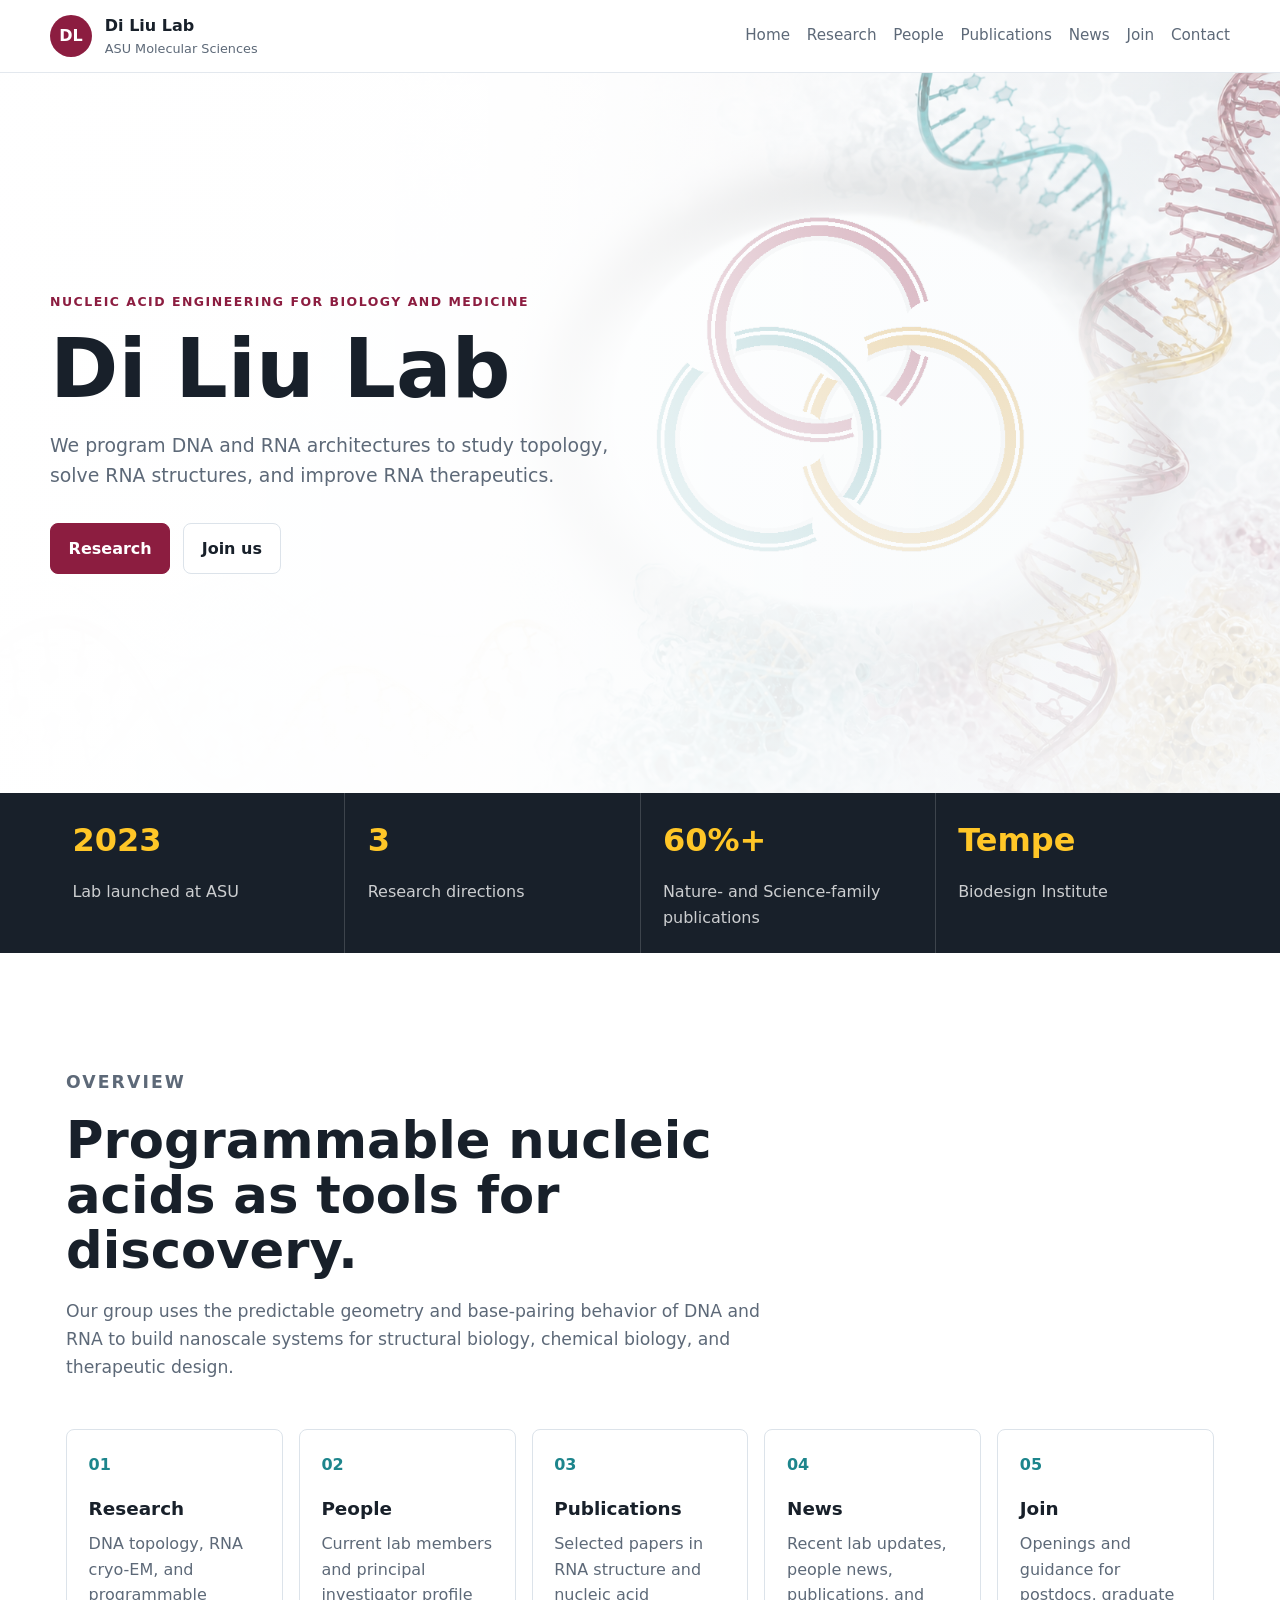
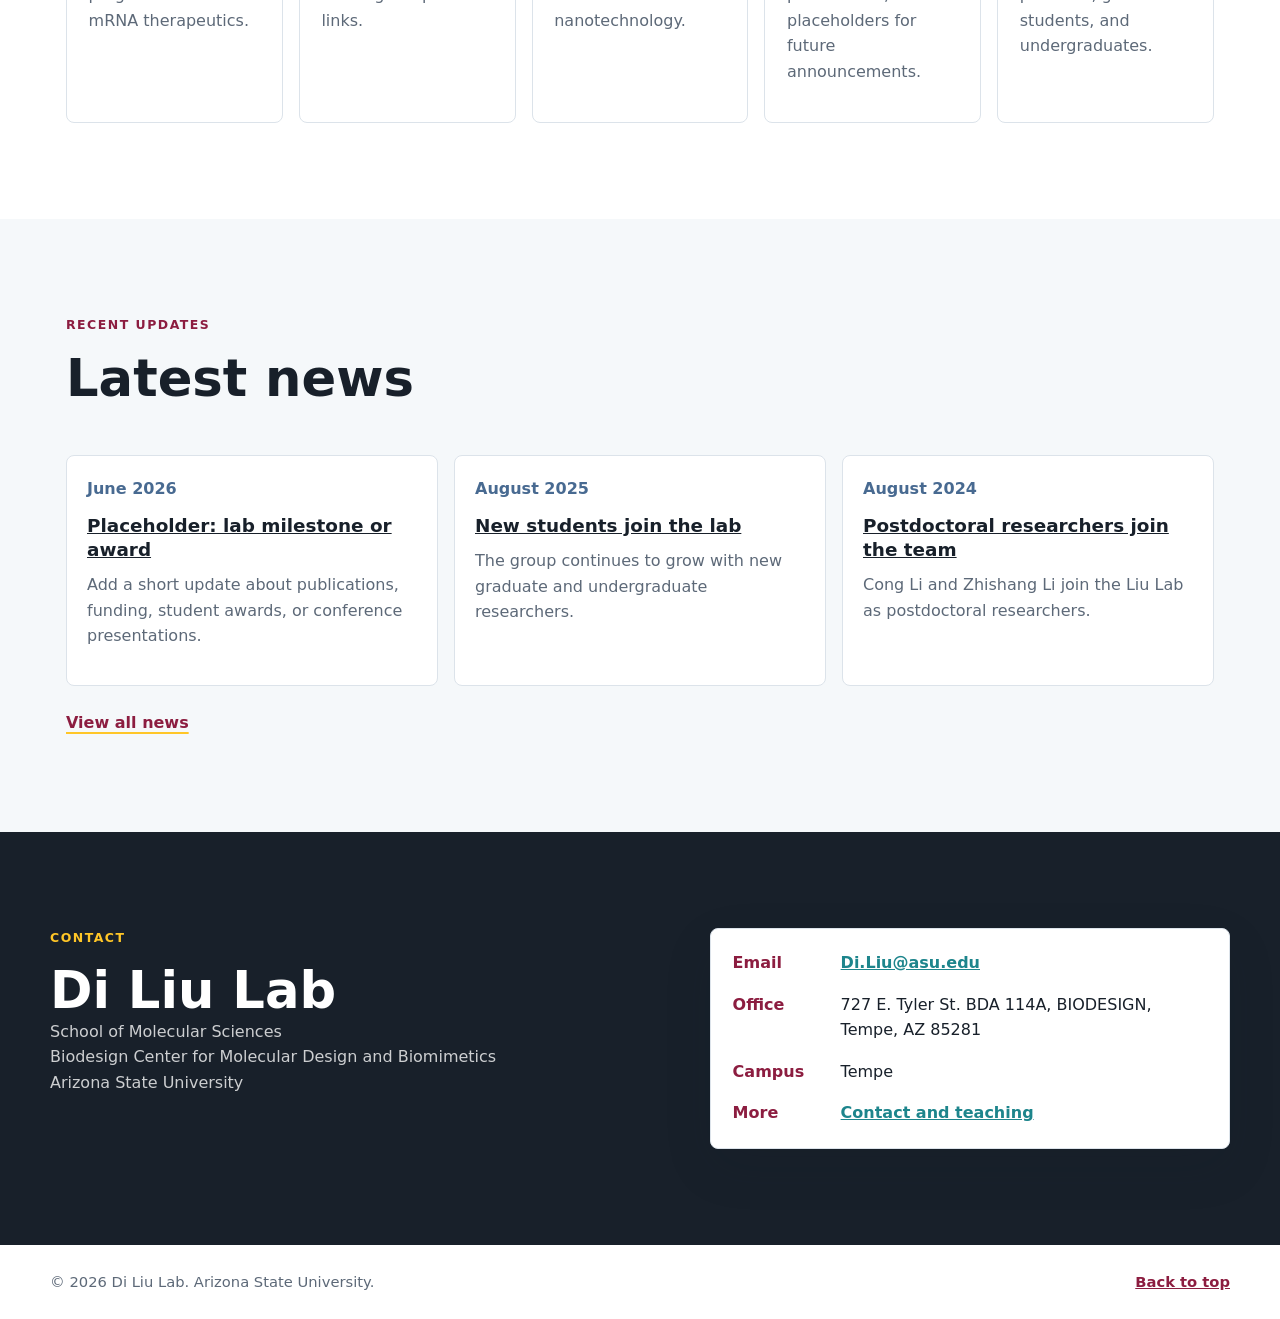
==== commit e260aa9b: "Redesign favicon around nucleic acid topology" ====
--- a/index.html
+++ b/index.html
@@ -9,7 +9,7 @@
       content="The Di Liu Lab at Arizona State University engineers DNA and RNA nanoarchitectures to study topology, solve RNA structures, and improve RNA therapeutics."
     >
     <meta name="theme-color" content="#8c1d40">
-    <link rel="icon" href="assets/favicon.svg" type="image/svg+xml">
+    <link rel="icon" href="assets/favicon-v5.svg" type="image/svg+xml">
     <link rel="preload" href="assets/nucleic-acid-hero.png" as="image">
     <link rel="stylesheet" href="styles.css">
   </head>
@@ -130,17 +130,17 @@
         <div class="news-grid">
           <article>
             <time datetime="2026-06">June 2026</time>
-            <h3>Placeholder: lab milestone or award</h3>
+            <h3><a href="news/20260601-placeholder-milestone.html">Placeholder: lab milestone or award</a></h3>
             <p>Add a short update about publications, funding, student awards, or conference presentations.</p>
           </article>
           <article>
             <time datetime="2025-08">August 2025</time>
-            <h3>New students join the lab</h3>
+            <h3><a href="news/20250801-new-students.html">New students join the lab</a></h3>
             <p>The group continues to grow with new graduate and undergraduate researchers.</p>
           </article>
           <article>
             <time datetime="2024-08">August 2024</time>
-            <h3>Postdoctoral researchers join the team</h3>
+            <h3><a href="news/20240801-postdocs-join.html">Postdoctoral researchers join the team</a></h3>
             <p>Cong Li and Zhishang Li join the Liu Lab as postdoctoral researchers.</p>
           </article>
         </div>
